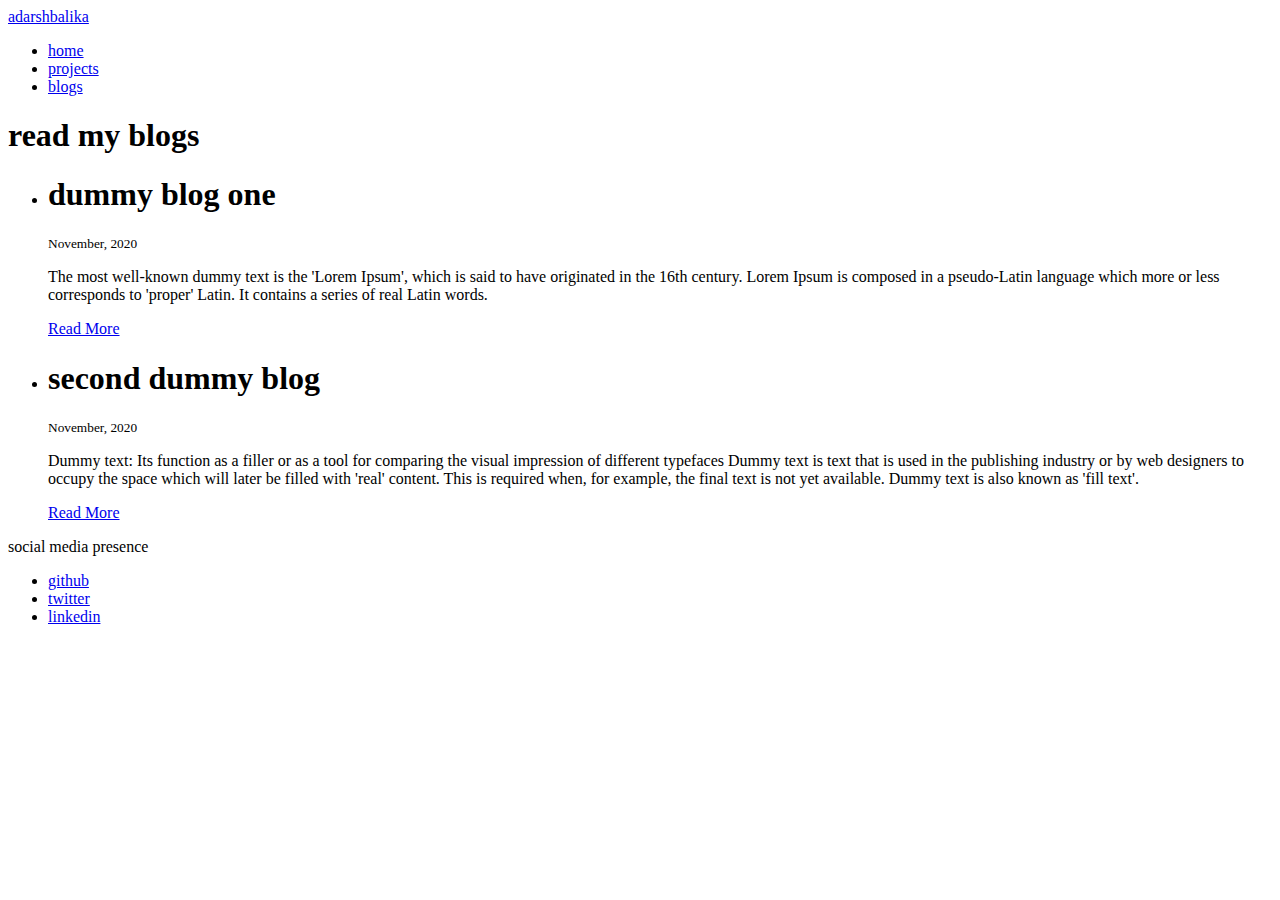
==== blogs.html @ cea93bbd "new" ====
<!DOCTYPE html>
<html lang="en">
<head>
    <meta charset="UTF-8">
    <meta name="viewport" content="width=device-width, initial-scale=1.0">
    <link href="styles.css" rel="stylesheet" />
    <title>blogs | adarshbalika</title>
</head>
<body>
    <nav class="navigation container">
        <div class="nav-brand"><a href="/">adarshbalika</a></div>
        <ul class="list-non-bullet nav-pills">
            <li class="list-item-inline">
                <a class="link" href="/">home</a>
            </li>
            <li class="list-item-inline">
                <a class="link " href="/projects.html">projects</a>
            </li>
            <li class="list-item-inline">
                <a class="link link-active" href="/blogs.html">blogs</a>
            </li>
        </ul>
    </nav>

    <header class="hero">
        <h1 class="hero-heading">read my <span class="heading-inverted">blogs</span></h1>
    </header>

    <ul class="list-non-bullet">

        <li>
            <article class="showcase-list container container-center ">
                <h1>dummy blog one</h1>
            <small>November, 2020</small>
            <p>The most well-known dummy text is the 'Lorem Ipsum', which is said to have originated in the 16th century. Lorem Ipsum is composed in a pseudo-Latin language which more or less corresponds to 'proper' Latin. It contains a series of real Latin words.</p>

            <a class="link link-primary" href="https://repl.it/@tanaypratap/quiz-on-marvel?embed=true">Read More</a>
            </article>
            
        </li>

        <li>
            <article class="showcase-list container container-center ">
                <h1>second dummy blog</h1>
                <small>November, 2020</small>
                <p>Dummy text: Its function as a filler or as a tool for comparing the visual impression of different typefaces Dummy text is text that is used in the publishing industry or by web designers to occupy the space which will later be filled with 'real' content. This is required when, for example, the final text is not yet available. Dummy text is also known as 'fill text'.</p>
    
                <a class="link link-primary" href="https://repl.it/@tanaypratap/end-game?embed=true">Read More</a>
                 </article>
            
        </li>

    </ul>

    <footer class="footer">
        <div class="footer-header">social media presence</div>
        <ul class="social-links list-non-bullet">
            <li class="list-item-inline">
                <a class="link" href="https://github.com/tanaypratap">
                    github
                </a>
            </li>
            <li class="list-item-inline">
                <a class="link" href="https://twitter.com/tanaypratap">
                    twitter
                </a>
            </li>
            <li class="list-item-inline">
                <a class="link" href="https://linkedin.com/in/tanaypratap">
                    linkedin
                </a>
            </li>
            
        </ul>
    </footer>
    
</body>
</html>
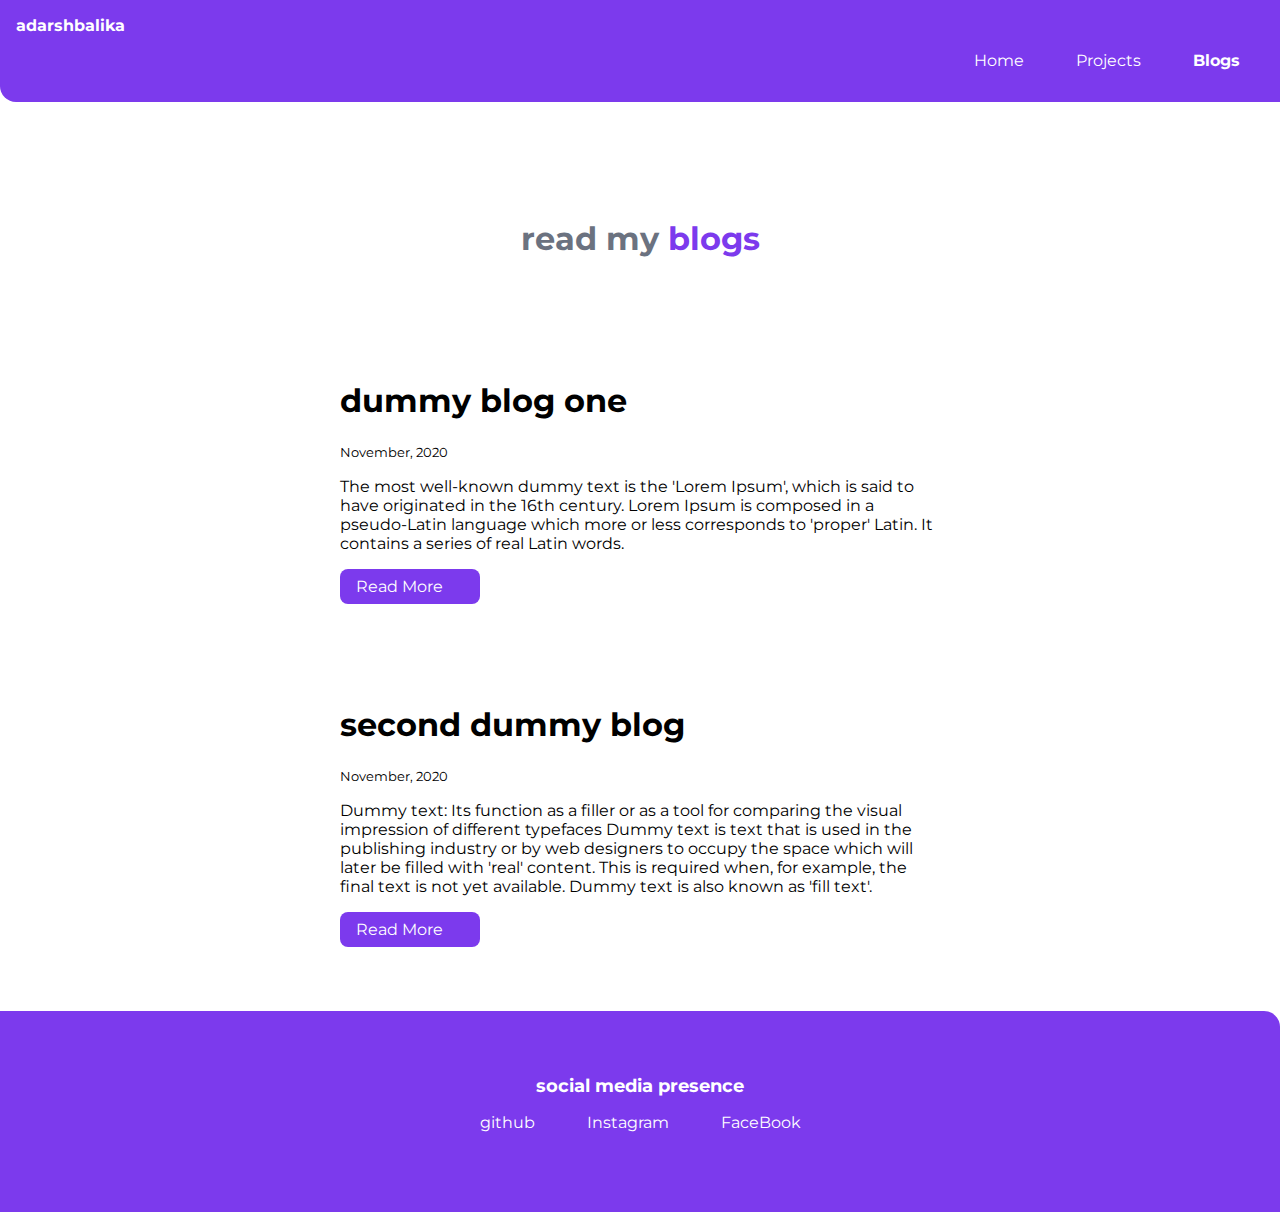
==== commit 9a1b79d7: "update" ====
--- a/blogs.html
+++ b/blogs.html
@@ -3,21 +3,21 @@
 <head>
     <meta charset="UTF-8">
     <meta name="viewport" content="width=device-width, initial-scale=1.0">
-    <link href="styles.css" rel="stylesheet" />
-    <title>blogs | adarshbalika</title>
+    <link href="main.css" rel="stylesheet" />
+    <title>Blogs|Pranay Galande</title>
 </head>
 <body>
     <nav class="navigation container">
         <div class="nav-brand"><a href="/">adarshbalika</a></div>
         <ul class="list-non-bullet nav-pills">
             <li class="list-item-inline">
-                <a class="link" href="/">home</a>
+                <a class="link" href="/">Home</a>
             </li>
             <li class="list-item-inline">
-                <a class="link " href="/projects.html">projects</a>
+                <a class="link " href="/projects.html">Projects</a>
             </li>
             <li class="list-item-inline">
-                <a class="link link-active" href="/blogs.html">blogs</a>
+                <a class="link link-active" href="/blogs.html">Blogs</a>
             </li>
         </ul>
     </nav>
@@ -55,22 +55,21 @@
     <footer class="footer">
         <div class="footer-header">social media presence</div>
         <ul class="social-links list-non-bullet">
-            <li class="list-item-inline">
-                <a class="link" href="https://github.com/tanaypratap">
+              <li class="list-item-inline">
+                <a class="link" href="https://github.com/PRANAYG112">
                     github
                 </a>
             </li>
             <li class="list-item-inline">
-                <a class="link" href="https://twitter.com/tanaypratap">
-                    twitter
+                <a class="link" href="https://www.instagram.com/pranaygalande/">
+                    Instagram
                 </a>
             </li>
             <li class="list-item-inline">
-                <a class="link" href="https://linkedin.com/in/tanaypratap">
-                    linkedin
+                <a class="link" href="https://www.facebook.com/pranay.galande.7/">
+                    FaceBook
                 </a>
             </li>
-            
         </ul>
     </footer>
     
--- a/main.css
+++ b/main.css
@@ -0,0 +1,174 @@
+@import url('https://fonts.googleapis.com/css2?family=Montserrat:wght@400;700&display=swap');
+
+:root {
+    --primary-color: #7C3AED;
+    --off-white: #F3F4F6;
+    --dark-gray: #6B7280;
+}
+
+body {
+    font-family: 'Montserrat', sans-serif;
+    margin: 0px
+}
+
+hr {
+    margin: 2rem 0rem;
+}
+
+/** spaces **/
+
+.margin-md {
+    margin: 2rem;
+}
+
+/** container **/
+.container {
+    padding: 0rem 1rem;
+}
+
+.container-center {
+    max-width: 600px;
+    margin: auto;
+}
+
+/** links **/
+.link {
+    box-sizing: border-box;
+    text-decoration: none;
+    padding: 0.5rem 1rem;
+}
+
+.link-primary {
+    background-color: var(--primary-color);
+    border-radius: 0.5rem;
+    color: white;
+    display: block;
+    max-width: 140px;
+    margin: 1rem 1rem 1rem 0rem;
+}
+
+.link-secondary {
+    color: var(--primary-color);
+    border-radius: 0.5rem;
+    border: 1px solid var(--primary-color);
+    display: block;
+    max-width: 140px;
+    margin: 1rem 1rem 1rem 0rem;
+}
+
+/** look into BEM naming convention for CSS **/
+
+/** lists **/
+
+.list-non-bullet {
+    list-style: none;
+    padding-inline-start: 0px;
+}
+
+.list-item-inline {
+    display: inline;
+    padding: 0rem 0.5rem;
+}
+
+/** navigation **/
+
+.navigation {
+    background-color: var(--primary-color);
+    color: white;
+    padding: 1rem;
+    border-bottom-left-radius: 1rem;
+}
+
+.navigation .nav-brand {
+    font-weight: bold;
+}
+
+.nav-brand a {
+    text-decoration: none;
+    color: inherit;
+}
+
+.navigation .nav-pills {
+    text-align: right;
+}
+
+.navigation .link {
+    color: white;
+}
+
+.navigation .link-active {
+    font-weight: bold;
+}
+
+/** header **/
+
+.hero {
+    padding: 2rem;
+    padding-top: 5rem;
+
+}
+
+.hero .hero-img {
+    max-width: 80%;
+    width: 350px;
+    display: block;
+    margin: auto;
+}
+
+.hero .hero-heading {
+    text-align: center;
+    padding-top: 1rem;
+    color: var(--dark-gray);
+}
+
+.hero .hero-heading .heading-inverted {
+    color: var(--primary-color);
+}
+
+/** sections **/
+
+.section {
+    padding: 2rem;
+}
+
+.section h1 {
+    text-align: center;
+
+}
+
+.ow {
+    background-color: var(--off-white);
+}
+
+/** footers **/
+
+.footer {
+    background-color: var(--primary-color);
+    padding: 4rem 1rem;
+    text-align: center;
+    color: white;
+    border-top-right-radius: 1rem;
+}
+
+.footer .link {
+    color: white
+}
+
+.footer .footer-header {
+    font-weight: bold;
+    font-size: large;
+}
+
+.footer ul {
+    padding-inline-start: 0px;
+}
+
+/** projects **/
+.showcase-list {
+    padding: 2rem;
+}
+
+/** blogs **/
+.showcase-blog {
+    padding-bottom: 6rem;
+}
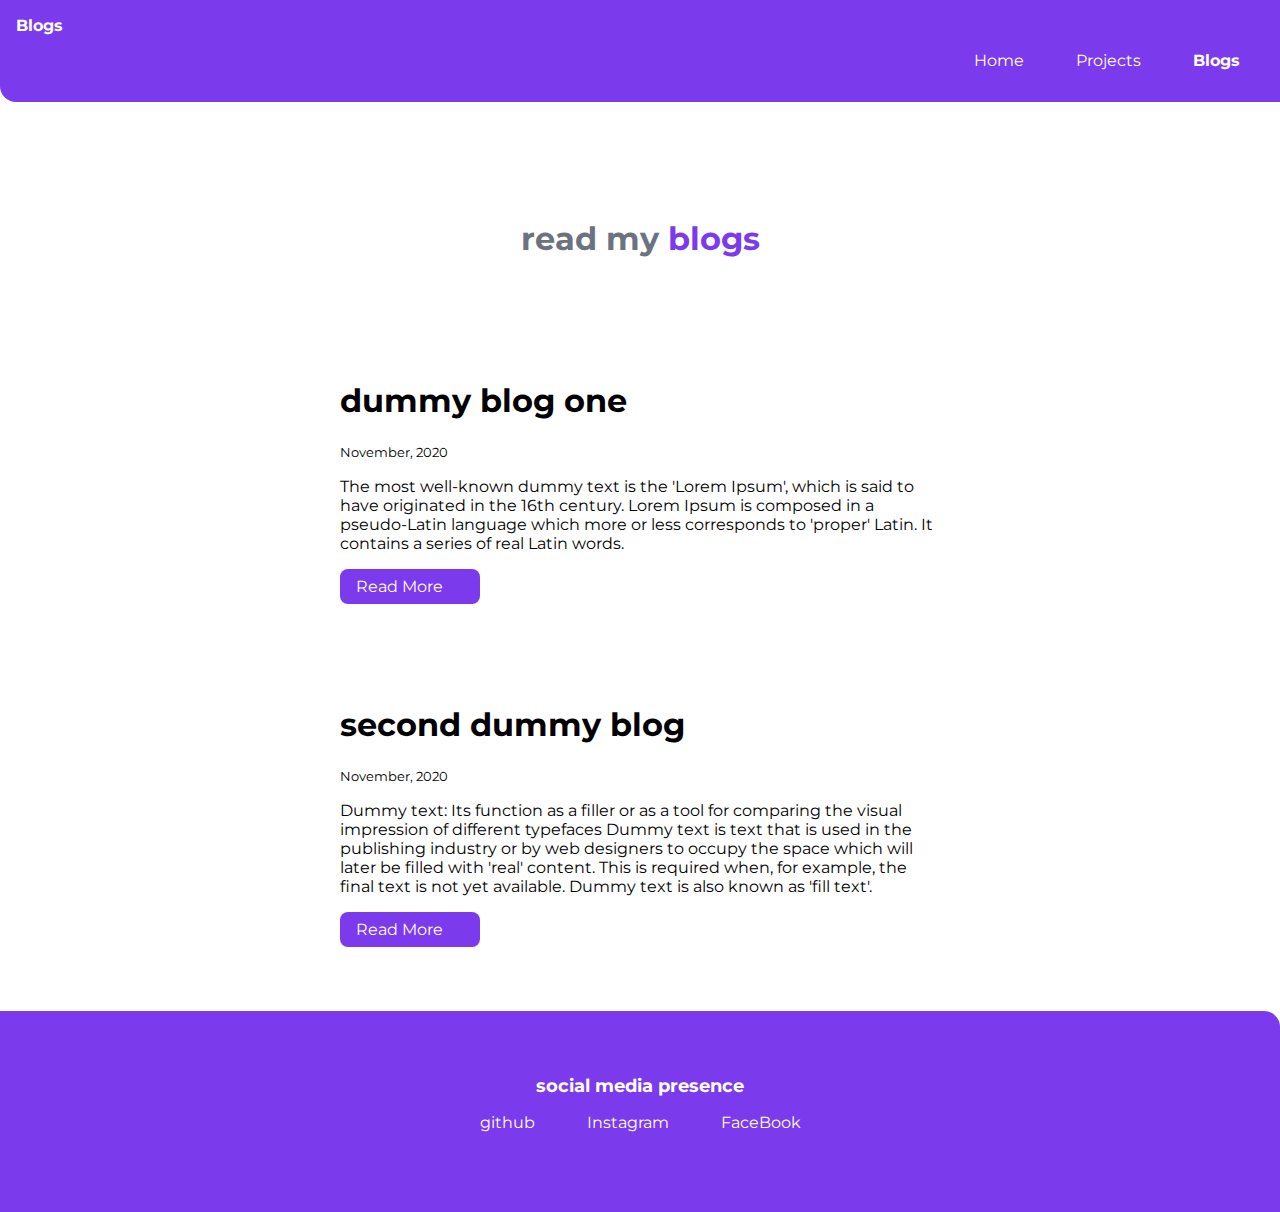
==== commit b031b20e: "Update blogs.html" ====
--- a/blogs.html
+++ b/blogs.html
@@ -8,7 +8,7 @@
 </head>
 <body>
     <nav class="navigation container">
-        <div class="nav-brand"><a href="/">adarshbalika</a></div>
+        <div class="nav-brand"><a href="/">Blogs</a></div>
         <ul class="list-non-bullet nav-pills">
             <li class="list-item-inline">
                 <a class="link" href="/">Home</a>
@@ -34,7 +34,7 @@
             <small>November, 2020</small>
             <p>The most well-known dummy text is the 'Lorem Ipsum', which is said to have originated in the 16th century. Lorem Ipsum is composed in a pseudo-Latin language which more or less corresponds to 'proper' Latin. It contains a series of real Latin words.</p>
 
-            <a class="link link-primary" href="https://repl.it/@tanaypratap/quiz-on-marvel?embed=true">Read More</a>
+            <a class="link link-primary" href="">Read More</a>
             </article>
             
         </li>
@@ -45,7 +45,7 @@
                 <small>November, 2020</small>
                 <p>Dummy text: Its function as a filler or as a tool for comparing the visual impression of different typefaces Dummy text is text that is used in the publishing industry or by web designers to occupy the space which will later be filled with 'real' content. This is required when, for example, the final text is not yet available. Dummy text is also known as 'fill text'.</p>
     
-                <a class="link link-primary" href="https://repl.it/@tanaypratap/end-game?embed=true">Read More</a>
+                <a class="link link-primary" href="">Read More</a>
                  </article>
             
         </li>
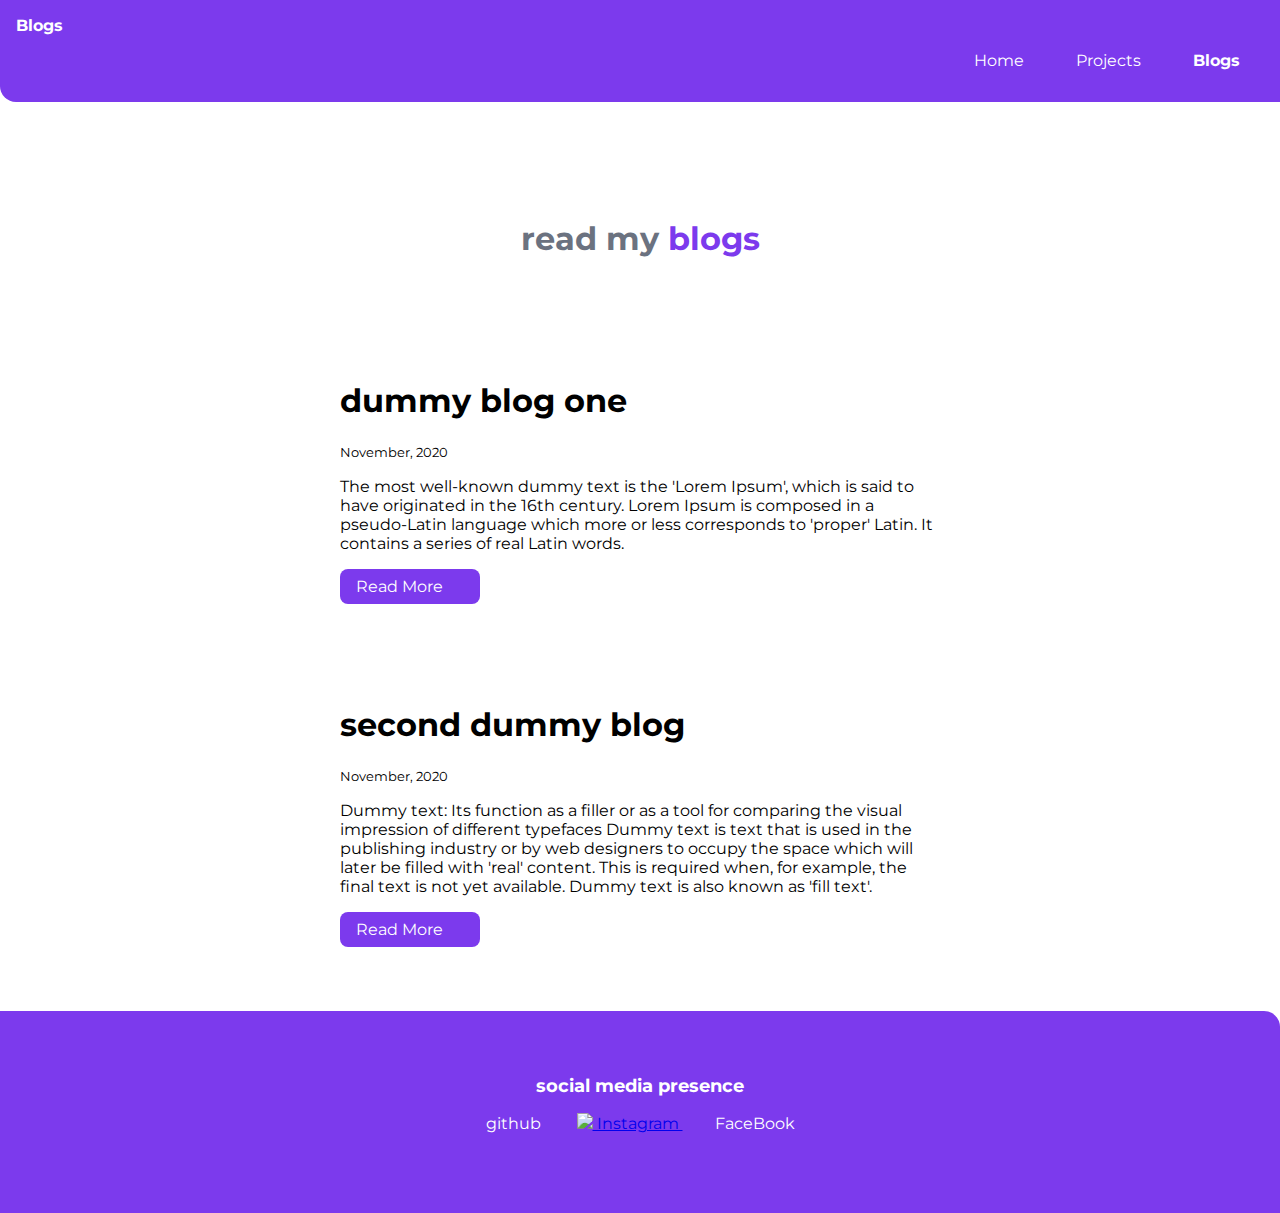
==== commit c60d90ef: "update" ====
--- a/blogs.html
+++ b/blogs.html
@@ -61,7 +61,7 @@
                 </a>
             </li>
             <li class="list-item-inline">
-                <a class="link" href="https://www.instagram.com/pranaygalande/">
+               <a href="https://www.instagram.com/pranaygalande/" target="_blank"><img src="../000/download1.png">
                     Instagram
                 </a>
             </li>
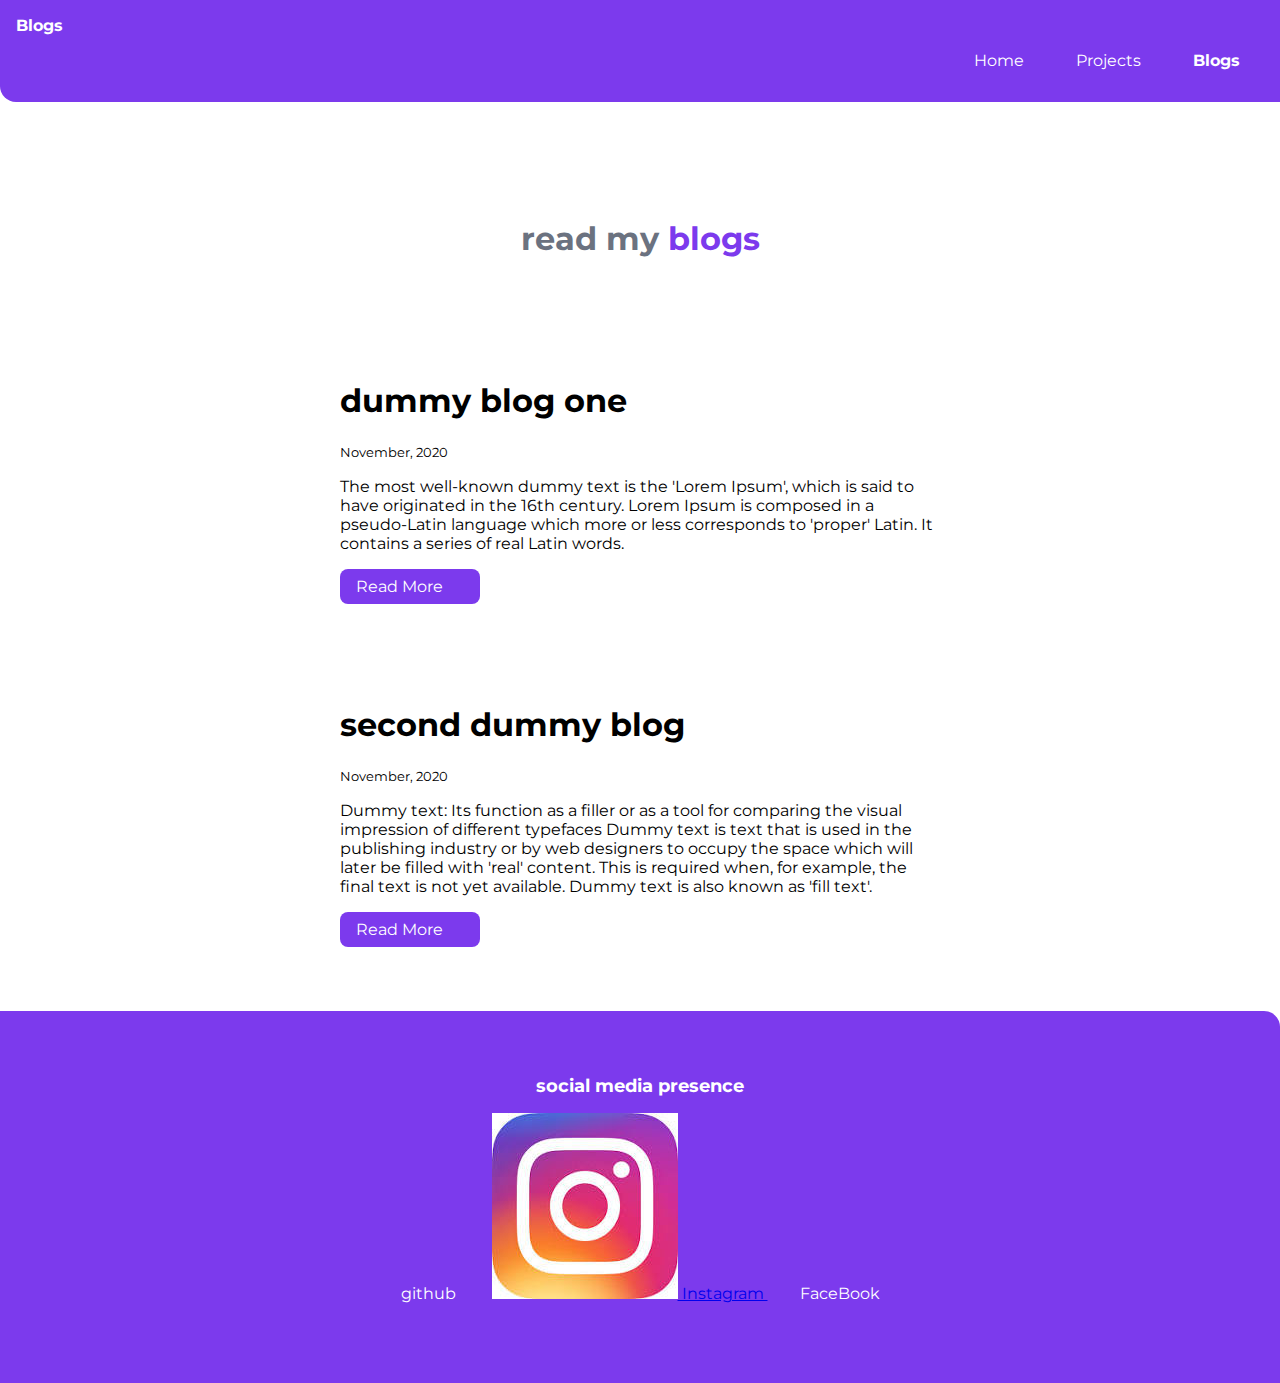
==== commit c7ed37ea: "Update blogs.html" ====
--- a/blogs.html
+++ b/blogs.html
@@ -61,7 +61,7 @@
                 </a>
             </li>
             <li class="list-item-inline">
-               <a href="https://www.instagram.com/pranaygalande/" target="_blank"><img src="../000/download1.png">
+               <a href="https://www.instagram.com/pranaygalande/" target="_blank"><img src="insta.jpg">
                     Instagram
                 </a>
             </li>
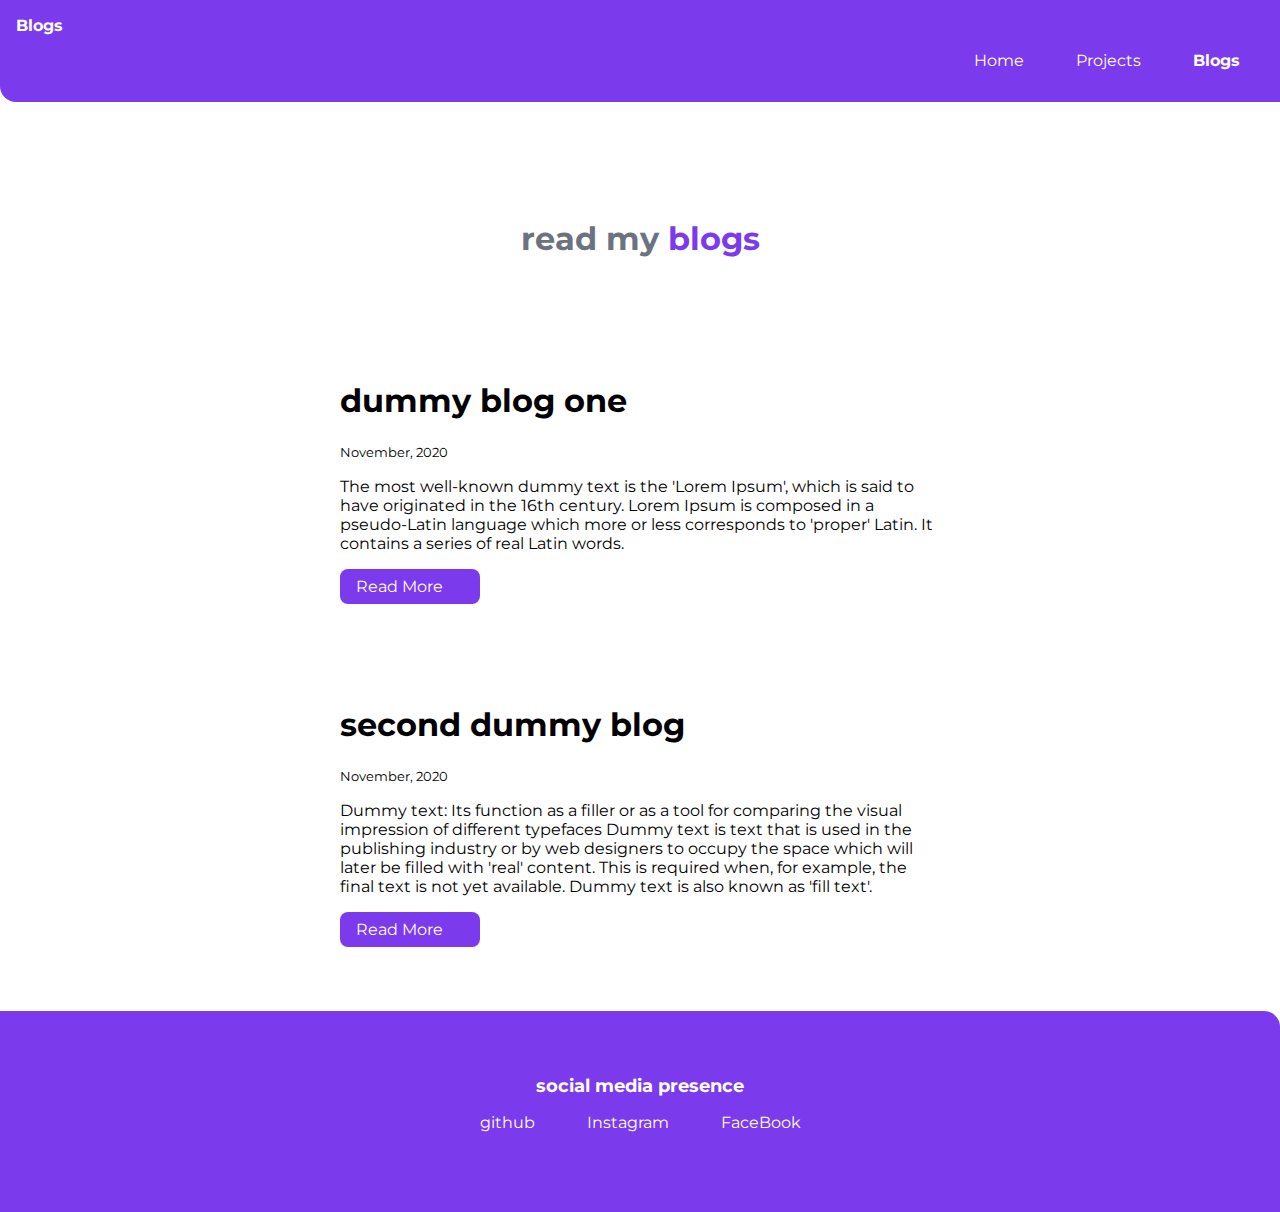
==== commit 60fa0959: "Update blogs.html" ====
--- a/blogs.html
+++ b/blogs.html
@@ -61,7 +61,7 @@
                 </a>
             </li>
             <li class="list-item-inline">
-               <a href="https://www.instagram.com/pranaygalande/" target="_blank"><img src="insta.jpg">
+                <a class="link" href="https://www.instagram.com/pranaygalande/">
                     Instagram
                 </a>
             </li>
